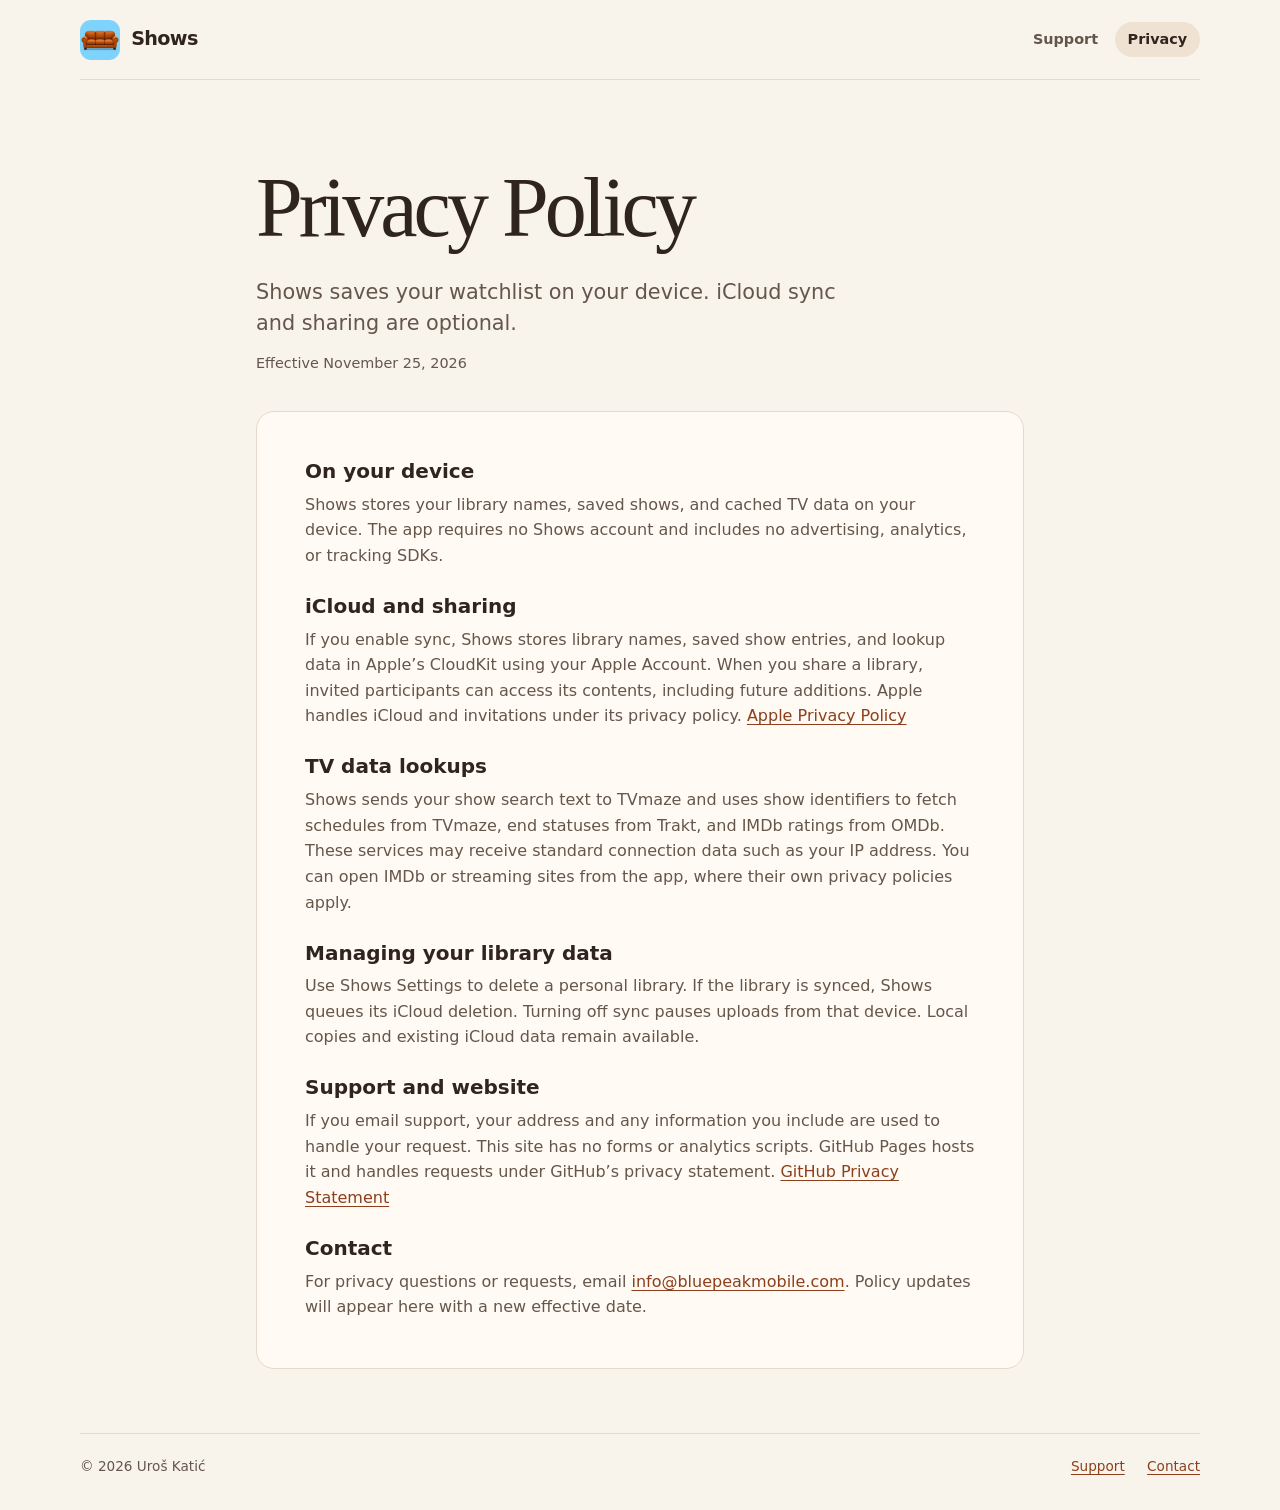
==== privacy.html @ ff26a8ff "Publish Shows support site" ====
<!doctype html>
<html lang="en">
  <head>
    <meta charset="utf-8">
    <meta name="viewport" content="width=device-width, initial-scale=1">
    <meta name="description" content="How Shows stores your watchlists, uses optional iCloud sync, and looks up TV show data.">
    <meta name="theme-color" content="#f8f4ec" media="(prefers-color-scheme: light)">
    <meta name="theme-color" content="#211c18" media="(prefers-color-scheme: dark)">
    <title>Privacy Policy — Shows</title>
    <link rel="canonical" href="https://urosk.github.io/shows-support/privacy.html">
    <link rel="icon" type="image/png" href="app-icon.png">
    <link rel="stylesheet" href="styles.css">
  </head>
  <body>
    <header class="site-header">
      <a class="brand" href="./" aria-label="Shows support home">
        <img src="app-icon.png" width="40" height="40" alt="">
        Shows
      </a>
      <nav aria-label="Main navigation">
        <a href="./">Support</a>
        <a href="privacy.html" aria-current="page">Privacy</a>
      </nav>
    </header>

    <main class="policy" aria-labelledby="page-title">
      <header class="policy-intro">
        <h1 id="page-title">Privacy Policy</h1>
        <p class="lede">Shows saves your watchlist on your device. iCloud sync and sharing are optional.</p>
        <p class="updated">Effective <time datetime="2026-11-25">November 25, 2026</time></p>
      </header>

      <div class="policy-body">
        <section>
          <h2>On your device</h2>
          <p>Shows stores your library names, saved shows, and cached TV data on your device. The app requires no Shows account and includes no advertising, analytics, or tracking SDKs.</p>
        </section>
        <section>
          <h2>iCloud and sharing</h2>
          <p>If you enable sync, Shows stores library names, saved show entries, and lookup data in Apple’s CloudKit using your Apple Account. When you share a library, invited participants can access its contents, including future additions. Apple handles iCloud and invitations under its privacy policy. <a href="https://www.apple.com/legal/privacy/">Apple Privacy Policy</a></p>
        </section>
        <section>
          <h2>TV data lookups</h2>
          <p>Shows sends your show search text to TVmaze and uses show identifiers to fetch schedules from TVmaze, end statuses from Trakt, and IMDb ratings from OMDb. These services may receive standard connection data such as your IP address. You can open IMDb or streaming sites from the app, where their own privacy policies apply.</p>
        </section>
        <section>
          <h2>Managing your library data</h2>
          <p>Use Shows Settings to delete a personal library. If the library is synced, Shows queues its iCloud deletion. Turning off sync pauses uploads from that device. Local copies and existing iCloud data remain available.</p>
        </section>
        <section>
          <h2>Support and website</h2>
          <p>If you email support, your address and any information you include are used to handle your request. This site has no forms or analytics scripts. GitHub Pages hosts it and handles requests under GitHub’s privacy statement. <a href="https://docs.github.com/en/site-policy/privacy-policies/github-general-privacy-statement">GitHub Privacy Statement</a></p>
        </section>
        <section>
          <h2>Contact</h2>
          <p>For privacy questions or requests, email <a href="mailto:info@bluepeakmobile.com?subject=Shows%20Privacy">info@bluepeakmobile.com</a>. Policy updates will appear here with a new effective date.</p>
        </section>
      </div>
    </main>

    <footer>
      <div class="footer-row">
        <span>© 2026 Uroš Katić</span>
        <a href="./">Support</a>
        <a href="mailto:info@bluepeakmobile.com?subject=Shows%20Support">Contact</a>
      </div>
    </footer>
  </body>
</html>
---- styles.css ----
:root {
  color-scheme: light dark;
  --page: #f8f4ec;
  --surface: #fffaf3;
  --ink: #30251e;
  --muted: #64564b;
  --line: #e4d9cc;
  --accent: #8d3e1b;
  --accent-hover: #6f2b12;
  --button-text: #fff8ef;
  --contact: #efe2d3;
  --serif: Iowan Old Style, Georgia, serif;
}

* { box-sizing: border-box; }

html { scroll-padding-top: 24px; }

body {
  margin: 0;
  background: var(--page);
  color: var(--ink);
  font: 1rem/1.6 system-ui, sans-serif;
}

a { color: var(--accent); text-underline-offset: .2em; }
a:hover { color: var(--accent-hover); }

:focus-visible {
  outline: 2px solid var(--accent);
  outline-offset: 4px;
}

h1, h2, h3, p, figure { margin: 0; }
h1, h2, h3 { line-height: 1.15; }

h1, .section > h2, .contact h2 {
  font-family: var(--serif);
  font-weight: 400;
  letter-spacing: -.047em;
}

h1 { font-size: clamp(3.2rem, 6.9vw, 5.9rem); }
h2 { font-size: 1.25rem; }
h3 { font-size: 1.125rem; }

.site-header, main, footer {
  width: min(70rem, calc(100% - 4rem));
  margin-inline: auto;
}

.site-header, .footer-row {
  display: flex;
  align-items: center;
  justify-content: space-between;
  gap: 1rem;
}

.site-header {
  min-height: 5rem;
  border-bottom: 1px solid var(--line);
}

.brand, nav a {
  display: inline-flex;
  align-items: center;
  text-decoration: none;
}

.brand {
  gap: .7rem;
  color: var(--ink);
  font-size: 1.2rem;
  font-weight: 720;
  letter-spacing: -.035em;
}

.brand img { border-radius: 11px; }

nav { display: flex; gap: .25rem; }

nav a {
  padding: .4rem .8rem;
  border-radius: 100px;
  color: var(--muted);
  font-size: .9rem;
  font-weight: 600;
}

nav a:hover, nav a[aria-current="page"] {
  background: var(--contact);
  color: var(--ink);
}

.hero {
  display: grid;
  grid-template-columns: minmax(0, 1.08fr) minmax(0, 1fr);
  align-items: center;
  gap: clamp(2rem, 6vw, 5rem);
  padding: clamp(2.25rem, 5.2vw, 4.4rem) 0;
}

.eyebrow {
  margin-bottom: 1.15rem;
  color: var(--accent);
  font-size: .76rem;
  font-weight: 750;
  letter-spacing: .1em;
  text-transform: uppercase;
}

.hero h1 { max-width: 9em; }

.lede {
  max-width: 29em;
  margin-top: 1.25rem;
  color: var(--muted);
  font-size: clamp(1.1rem, 1.9vw, 1.3rem);
  line-height: 1.5;
}

.button {
  display: inline-flex;
  align-items: center;
  justify-content: center;
  gap: .7rem;
  min-height: 2.85rem;
  padding: .68rem 1.18rem;
  border-radius: 100px;
  background: var(--accent);
  color: var(--button-text);
  font-size: .92rem;
  font-weight: 700;
  text-decoration: none;
}

.button:hover { background: var(--accent-hover); color: var(--button-text); }
.hero .button { margin-top: 1.75rem; }

.preview {
  position: relative;
  display: grid;
  height: clamp(23rem, 44vw, 31rem);
  justify-items: center;
  align-items: start;
  padding-top: clamp(1.65rem, 4.1vw, 3.1rem);
  overflow: hidden;
  isolation: isolate;
  border: 1px solid #a3ccdd;
  border-radius: 1.65rem;
  background: linear-gradient(145deg, #e1f3f8, #a0cfe5);
}

.preview::before {
  position: absolute;
  z-index: -1;
  inset: 18% auto auto -16%;
  width: 102%;
  aspect-ratio: 1;
  border: 1px solid #f4fcff;
  border-radius: 50%;
  box-shadow: 0 0 0 2.7rem #effaff3b, 0 0 0 5.4rem #effaff2e;
  content: "";
}

.phone {
  width: clamp(12rem, 23vw, 15rem);
  max-width: 72%;
  padding: .36rem;
  overflow: hidden;
  border: 1px solid #1a252c;
  border-radius: 2.1rem;
  background: #19252c;
  box-shadow: 0 16px 45px #22475f55, inset 0 0 0 1px #75858d;
}

.phone img {
  display: block;
  width: 100%;
  height: auto;
  border-radius: 1.72rem;
  background: white;
}

.highlights, .steps {
  display: grid;
  grid-template-columns: repeat(3, minmax(0, 1fr));
  gap: 1rem;
}

.highlights { padding-bottom: clamp(2.75rem, 6vw, 4.5rem); }

.highlights article {
  padding: 1.45rem;
  border: 1px solid var(--line);
  border-radius: 1.125rem;
  background: var(--surface);
}

.highlights p, .steps p, .contact p {
  margin-top: .55rem;
  color: var(--muted);
}

.tag {
  display: inline-block;
  margin-bottom: .95rem;
  padding: .13rem .5rem;
  border-radius: .35rem;
  font-size: .76rem;
  font-weight: 700;
}

.tag-airing { background: #dcf2e4; color: #245842; }
.tag-concluded { background: #ece6df; color: #57463b; }
.tag-cloud { background: #dceff7; color: #275365; }

.section {
  padding: clamp(2.75rem, 6vw, 4.75rem) 0;
  border-top: 1px solid var(--line);
}

.section > h2, .contact h2 { font-size: clamp(2.2rem, 5vw, 3.4rem); }

.steps {
  gap: 1.75rem;
  margin: 1.75rem 0 0;
  padding-left: 1.6rem;
}

.steps li { padding-left: .18rem; }
.steps li::marker { color: var(--accent); font-weight: 750; }

kbd {
  display: inline-block;
  padding: 0 .3rem;
  border: 1px solid var(--line);
  border-radius: .3rem;
  background: var(--surface);
  font: 600 .86em/1.4 system-ui, sans-serif;
}

.faq { margin-top: 1.65rem; border-top: 1px solid var(--line); }
.faq details { border-bottom: 1px solid var(--line); }

.faq summary {
  position: relative;
  padding: .95rem 2rem .95rem 0;
  cursor: pointer;
  font-weight: 660;
  list-style: none;
}

.faq summary::-webkit-details-marker { display: none; }

.faq summary::after {
  position: absolute;
  right: .3rem;
  color: var(--accent);
  font-size: 1.25em;
  line-height: 1.2;
  content: "+";
}

.faq details[open] summary::after { content: "−"; }
.faq p { max-width: 48rem; padding: 0 1.75rem 1rem 0; color: var(--muted); }

.contact {
  display: flex;
  align-items: center;
  justify-content: space-between;
  gap: 1.5rem;
  margin-bottom: 3.2rem;
  padding: clamp(1.5rem, 4vw, 2.55rem);
  border: 1px solid var(--line);
  border-radius: 1.125rem;
  background: var(--contact);
}

.contact .button { flex: none; }

footer {
  padding: 1.4rem 0 2rem;
  border-top: 1px solid var(--line);
  color: var(--muted);
  font-size: .85rem;
}

.footer-row { justify-content: flex-start; flex-wrap: wrap; gap: .5rem 1.4rem; }
.footer-row span:first-child { margin-right: auto; }
footer p { margin-top: .65rem; }

.policy { max-width: 48rem; padding-bottom: 4rem; }
.policy-intro { padding: clamp(2.75rem, 7vw, 5rem) 0 2.25rem; }
.policy-intro h1 { font-size: clamp(3rem, 7vw, 5.25rem); }
.updated { margin-top: .8rem; color: var(--muted); font-size: .9rem; }

.policy-body {
  padding: clamp(1.35rem, 5vw, 3rem);
  border: 1px solid var(--line);
  border-radius: 1.125rem;
  background: var(--surface);
}

.policy-body section + section { margin-top: 1.65rem; }
.policy-body p { margin-top: .55rem; color: var(--muted); }

@media (max-width: 47rem) {
  .site-header, main, footer { width: calc(100% - 2.5rem); }
  .site-header { min-height: 4.5rem; }
  .hero, .highlights, .steps { grid-template-columns: 1fr; }
  .hero h1 { max-width: 11em; font-size: clamp(2.85rem, 11.7vw, 4.2rem); }
  .preview { height: clamp(23.5rem, 108vw, 30rem); }
  .phone { width: clamp(12rem, 55vw, 14.75rem); }
  .steps { gap: 1.3rem; }
  .contact { align-items: flex-start; flex-direction: column; }
}

@media (prefers-color-scheme: dark) {
  :root {
    --page: #211c18;
    --surface: #2d2520;
    --ink: #fff2e3;
    --muted: #cbbcad;
    --line: #4a3d33;
    --accent: #ffc29b;
    --accent-hover: #ffdfc9;
    --button-text: #362117;
    --contact: #3a2b23;
  }

  .preview { border-color: #3f6372; background: linear-gradient(145deg, #668d9d, #304d5e); }
  .preview::before {
    border-color: #c3e8f28a;
    box-shadow: 0 0 0 2.7rem #c3e8f21a, 0 0 0 5.4rem #c3e8f214;
  }
}
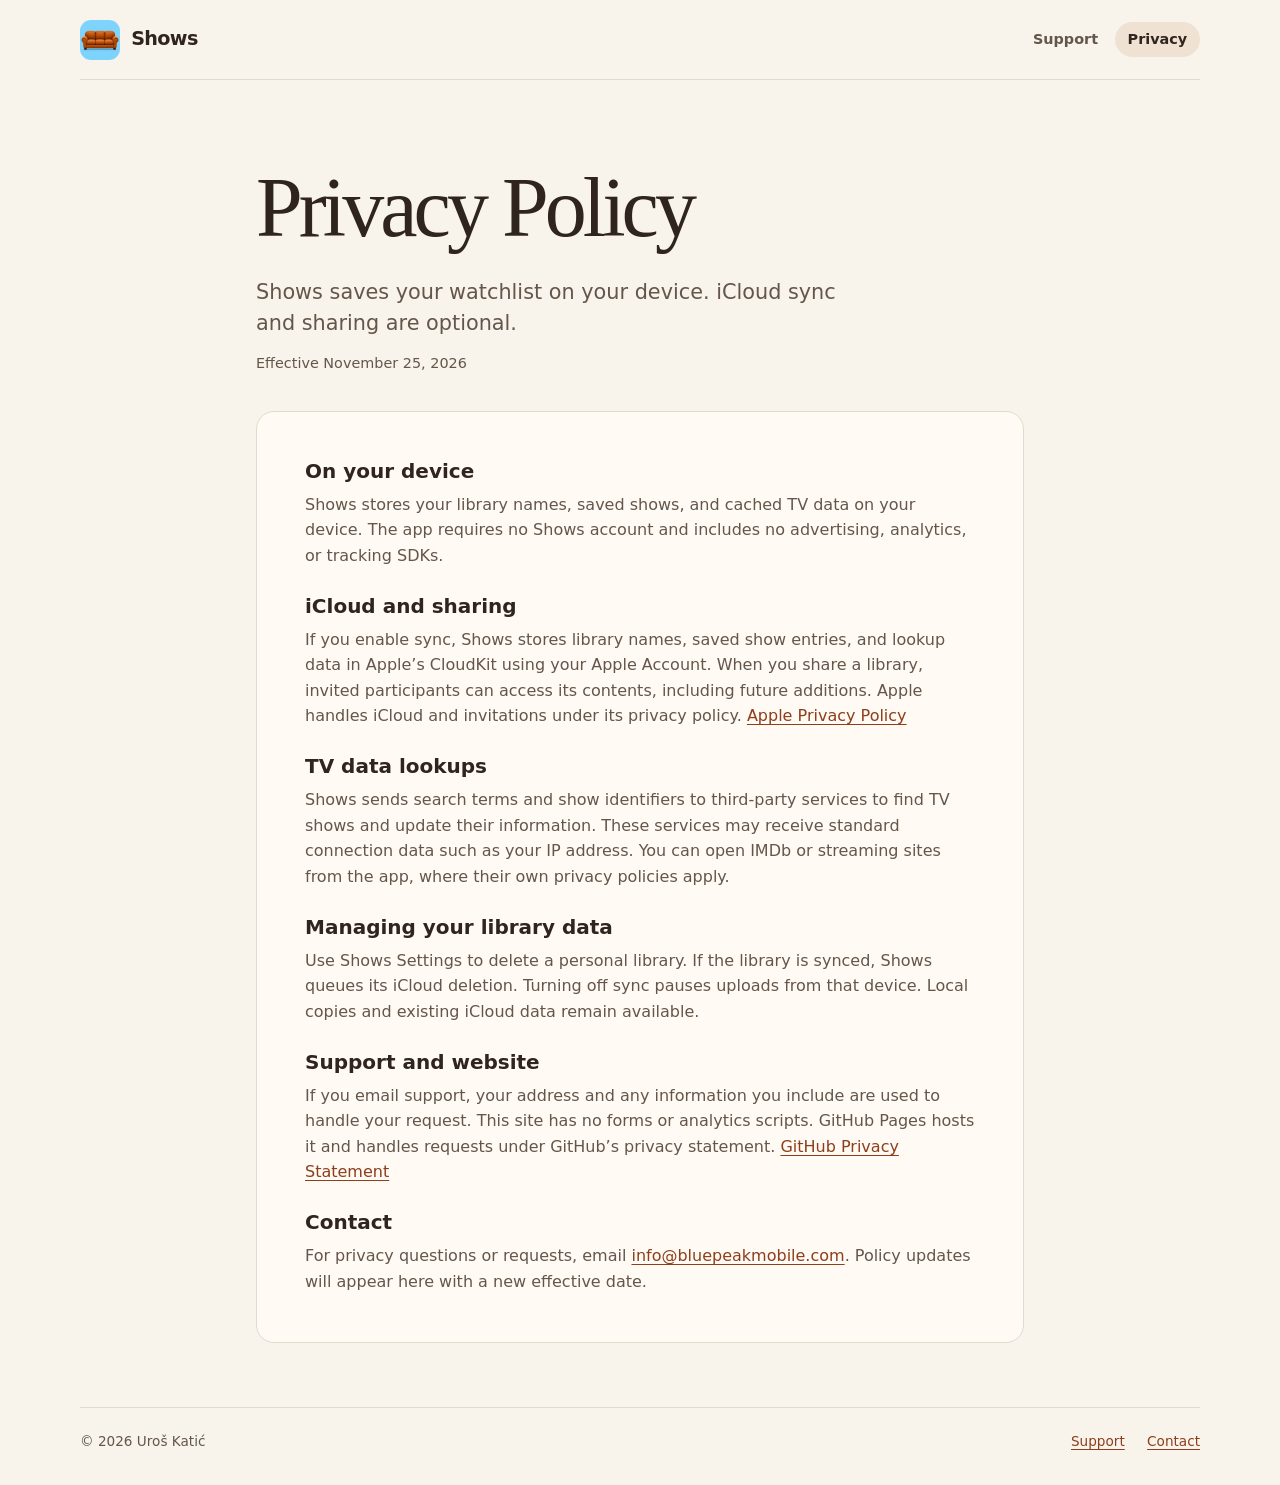
==== commit 74c59246: "Simplify TV data privacy disclosure" ====
--- a/privacy.html
+++ b/privacy.html
@@ -41,7 +41,7 @@
         </section>
         <section>
           <h2>TV data lookups</h2>
-          <p>Shows sends your show search text to TVmaze and uses show identifiers to fetch schedules from TVmaze, end statuses from Trakt, and IMDb ratings from OMDb. These services may receive standard connection data such as your IP address. You can open IMDb or streaming sites from the app, where their own privacy policies apply.</p>
+          <p>Shows sends search terms and show identifiers to third-party services to find TV shows and update their information. These services may receive standard connection data such as your IP address. You can open IMDb or streaming sites from the app, where their own privacy policies apply.</p>
         </section>
         <section>
           <h2>Managing your library data</h2>
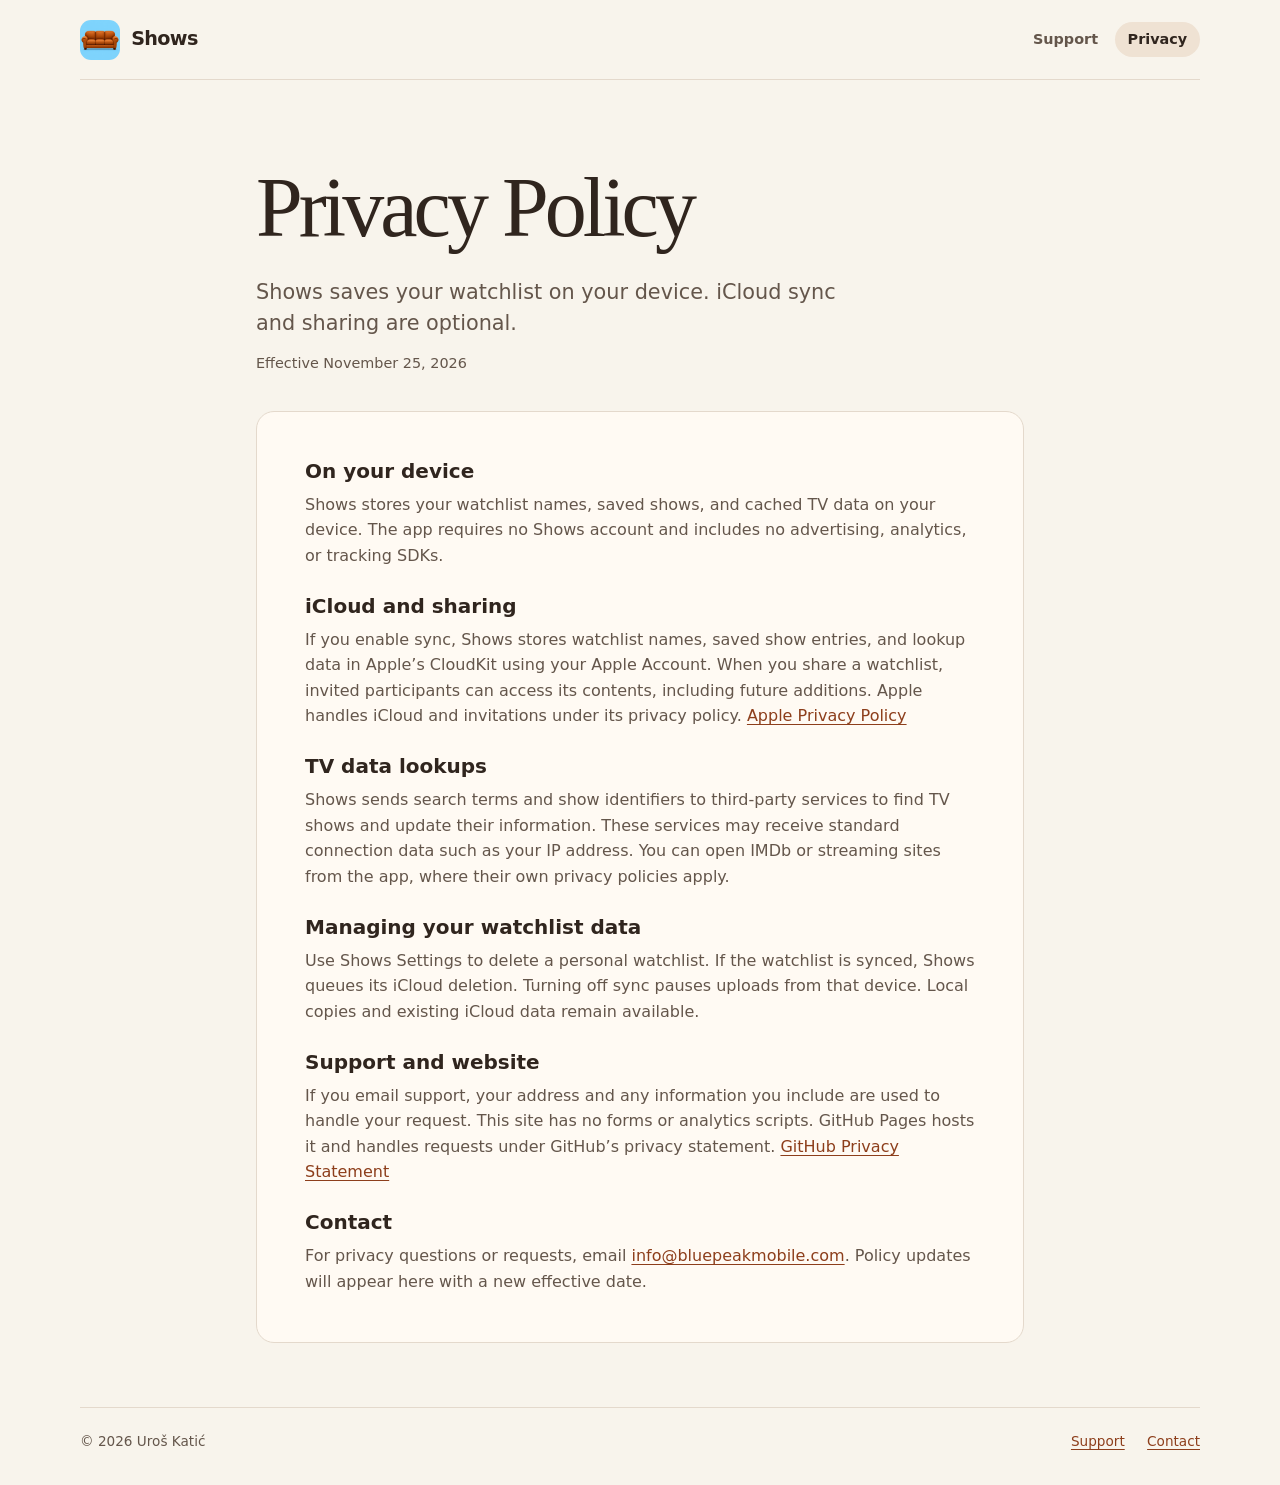
==== commit 12eb9d24: "Update support badges and Family Sharing FAQ" ====
--- a/privacy.html
+++ b/privacy.html
@@ -33,19 +33,19 @@
       <div class="policy-body">
         <section>
           <h2>On your device</h2>
-          <p>Shows stores your library names, saved shows, and cached TV data on your device. The app requires no Shows account and includes no advertising, analytics, or tracking SDKs.</p>
+          <p>Shows stores your watchlist names, saved shows, and cached TV data on your device. The app requires no Shows account and includes no advertising, analytics, or tracking SDKs.</p>
         </section>
         <section>
           <h2>iCloud and sharing</h2>
-          <p>If you enable sync, Shows stores library names, saved show entries, and lookup data in Apple’s CloudKit using your Apple Account. When you share a library, invited participants can access its contents, including future additions. Apple handles iCloud and invitations under its privacy policy. <a href="https://www.apple.com/legal/privacy/">Apple Privacy Policy</a></p>
+          <p>If you enable sync, Shows stores watchlist names, saved show entries, and lookup data in Apple’s CloudKit using your Apple Account. When you share a watchlist, invited participants can access its contents, including future additions. Apple handles iCloud and invitations under its privacy policy. <a href="https://www.apple.com/legal/privacy/">Apple Privacy Policy</a></p>
         </section>
         <section>
           <h2>TV data lookups</h2>
           <p>Shows sends search terms and show identifiers to third-party services to find TV shows and update their information. These services may receive standard connection data such as your IP address. You can open IMDb or streaming sites from the app, where their own privacy policies apply.</p>
         </section>
         <section>
-          <h2>Managing your library data</h2>
-          <p>Use Shows Settings to delete a personal library. If the library is synced, Shows queues its iCloud deletion. Turning off sync pauses uploads from that device. Local copies and existing iCloud data remain available.</p>
+          <h2>Managing your watchlist data</h2>
+          <p>Use Shows Settings to delete a personal watchlist. If the watchlist is synced, Shows queues its iCloud deletion. Turning off sync pauses uploads from that device. Local copies and existing iCloud data remain available.</p>
         </section>
         <section>
           <h2>Support and website</h2>
--- a/styles.css
+++ b/styles.css
@@ -137,30 +137,82 @@
 .button:hover { background: var(--accent-hover); color: var(--button-text); }
 .hero .button { margin-top: 1.75rem; }
 
-.preview {
-  position: relative;
+.preview-stage {
+  height: clamp(23rem, 44vw, 31rem);
+  overflow: hidden;
+  border: 1px solid #813448;
+  border-radius: 1.65rem;
+  background: #57141e url("curtain.webp?v=animated") center top / cover no-repeat;
+}
+
+.preview-track {
   display: grid;
-  height: clamp(23rem, 44vw, 31rem);
+  height: 100%;
+  grid-template-columns: repeat(2, 100%);
+  grid-template-rows: minmax(0, 1fr);
+  transition: transform 500ms cubic-bezier(.22, .68, .28, 1);
+}
+
+.preview.show-macos .preview-track { transform: translateX(-100%); }
+
+.preview-slide {
+  display: grid;
   justify-items: center;
+}
+
+.preview-ios {
   align-items: start;
   padding-top: clamp(1.65rem, 4.1vw, 3.1rem);
-  overflow: hidden;
-  isolation: isolate;
-  border: 1px solid #a3ccdd;
-  border-radius: 1.65rem;
-  background: linear-gradient(145deg, #e1f3f8, #a0cfe5);
-}
-
-.preview::before {
+}
+
+.preview-macos { position: relative; }
+
+.preview-macos picture {
   position: absolute;
-  z-index: -1;
-  inset: 18% auto auto -16%;
-  width: 102%;
-  aspect-ratio: 1;
-  border: 1px solid #f4fcff;
-  border-radius: 50%;
-  box-shadow: 0 0 0 2.7rem #effaff3b, 0 0 0 5.4rem #effaff2e;
-  content: "";
+  inset: .5rem;
+}
+
+.preview-macos img {
+  display: block;
+  width: 100%;
+  height: 100%;
+  object-fit: contain;
+}
+
+.preview-switch:not([hidden]) {
+  display: grid;
+  grid-template-columns: 1fr 1fr;
+  width: max-content;
+  margin: .75rem auto 0;
+  padding: .2rem;
+  gap: .15rem;
+  border: 1px solid var(--line);
+  border-radius: 100px;
+  background: var(--contact);
+}
+
+.preview-switch button {
+  min-width: 5.25rem;
+  min-height: 2.4rem;
+  padding: .3rem .8rem;
+  border: 0;
+  border-radius: inherit;
+  background: transparent;
+  color: var(--muted);
+  font: 650 .875rem/1.2 system-ui, sans-serif;
+  cursor: pointer;
+}
+
+.preview-switch button:hover { color: var(--ink); }
+
+.preview-switch button[aria-pressed="true"] {
+  background: var(--surface);
+  color: var(--ink);
+  box-shadow: 0 1px 3px #17100b24;
+}
+
+@media (prefers-reduced-motion: reduce) {
+  .preview-track { transition: none; }
 }
 
 .phone {
@@ -168,11 +220,13 @@
   max-width: 72%;
   padding: .36rem;
   overflow: hidden;
-  border: 1px solid #1a252c;
+  border: 1px solid #2d2228;
   border-radius: 2.1rem;
-  background: #19252c;
-  box-shadow: 0 16px 45px #22475f55, inset 0 0 0 1px #75858d;
-}
+  background: #252025;
+  box-shadow: 0 16px 45px #23091880, inset 0 0 0 1px #8d7c85;
+}
+
+.phone picture { display: block; }
 
 .phone img {
   display: block;
@@ -202,17 +256,24 @@
   color: var(--muted);
 }
 
+.tags {
+  display: flex;
+  flex-wrap: wrap;
+  gap: .4rem;
+  margin-bottom: .95rem;
+}
+
 .tag {
-  display: inline-block;
-  margin-bottom: .95rem;
   padding: .13rem .5rem;
   border-radius: .35rem;
   font-size: .76rem;
   font-weight: 700;
 }
 
-.tag-airing { background: #dcf2e4; color: #245842; }
-.tag-concluded { background: #ece6df; color: #57463b; }
+.tag-airing { background: #34c75921; color: #216a36; }
+.tag-upcoming { background: #00667821; color: #006678; }
+.tag-concluded { background: #8e8e9321; color: #59595e; }
+.tag-cancelled { background: #ff3b3021; color: #a82a24; }
 .tag-cloud { background: #dceff7; color: #275365; }
 
 .section {
@@ -310,7 +371,7 @@
   .site-header { min-height: 4.5rem; }
   .hero, .highlights, .steps { grid-template-columns: 1fr; }
   .hero h1 { max-width: 11em; font-size: clamp(2.85rem, 11.7vw, 4.2rem); }
-  .preview { height: clamp(23.5rem, 108vw, 30rem); }
+  .preview-stage { height: clamp(23.5rem, 108vw, 30rem); }
   .phone { width: clamp(12rem, 55vw, 14.75rem); }
   .steps { gap: 1.3rem; }
   .contact { align-items: flex-start; flex-direction: column; }
@@ -329,9 +390,14 @@
     --contact: #3a2b23;
   }
 
-  .preview { border-color: #3f6372; background: linear-gradient(145deg, #668d9d, #304d5e); }
-  .preview::before {
-    border-color: #c3e8f28a;
-    box-shadow: 0 0 0 2.7rem #c3e8f21a, 0 0 0 5.4rem #c3e8f214;
+  .preview-stage {
+    border-color: #632c42;
+    background-color: #3d101a;
+    background-image: linear-gradient(#210a1426, #210a1440), url("curtain.webp?v=animated");
   }
-}
+
+  .tag-airing { background: #30d15821; color: #30d158; }
+  .tag-upcoming { background: #0de0ff21; color: #0de0ff; }
+  .tag-concluded { background: #aeaeb221; color: #aeaeb2; }
+  .tag-cancelled { background: #ff696121; color: #ff7670; }
+}
